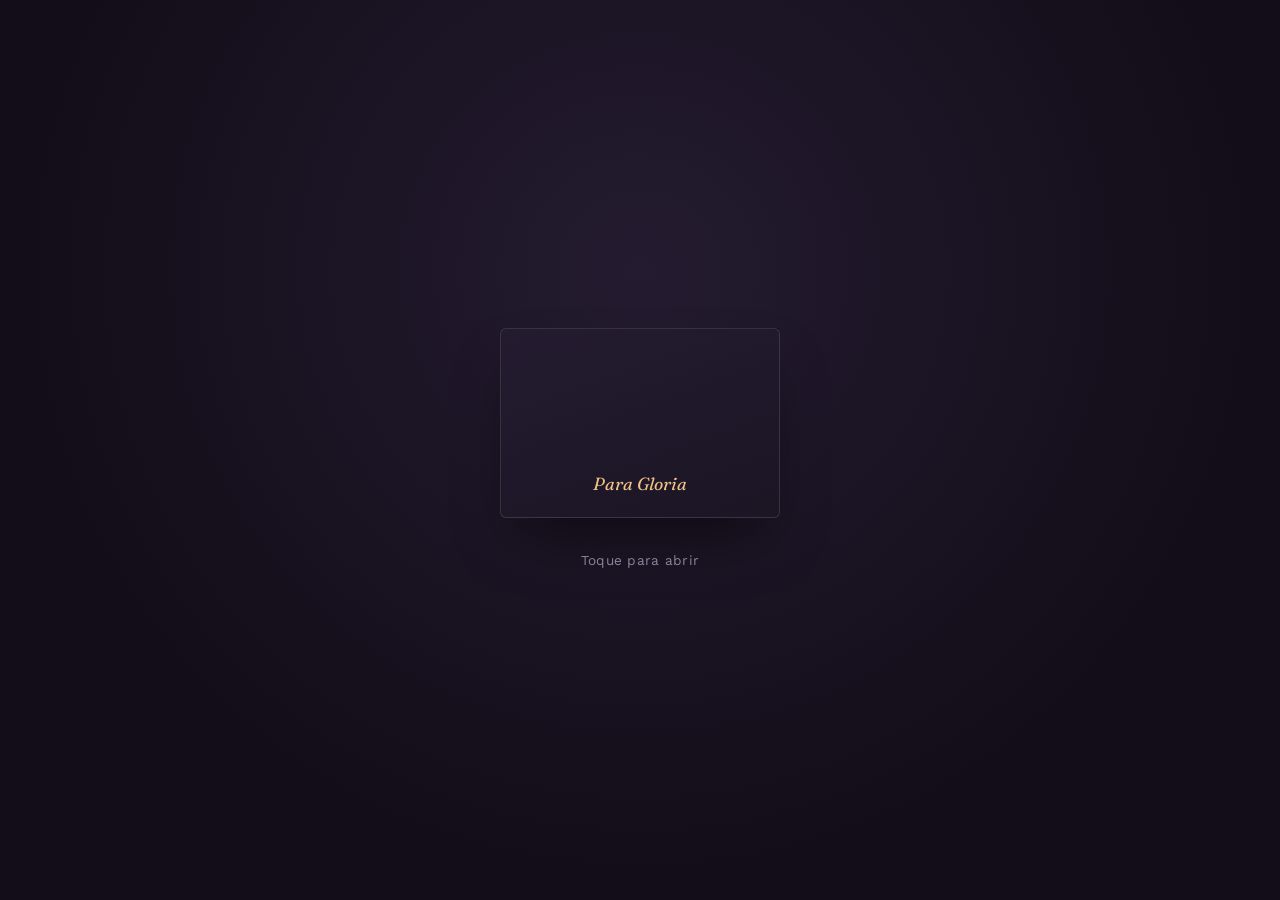
==== index.html @ cea774d2 "1050" ====
<!DOCTYPE html>
<html lang="pt-BR">
<head>
<meta charset="UTF-8">
<meta name="viewport" content="width=device-width, initial-scale=1.0">
<title>6 meses nossos</title>
<link rel="preconnect" href="https://fonts.googleapis.com">
<link href="https://fonts.googleapis.com/css2?family=Fraunces:ital,opsz,wght@0,9..144,300;0,9..144,500;0,9..144,600;1,9..144,500&family=Work+Sans:wght@300;400;500;600&display=swap" rel="stylesheet">
<link rel="stylesheet" href="style.css">
</head>
<body>

  <!-- ===================================================== -->
  <!-- TELA DE ABERTURA (envelope). Troque o texto se quiser -->
  <!-- ===================================================== -->
  <section id="envelope-screen">
    <div class="envelope" id="envelope">
      <div class="envelope-flap"></div>
      <div class="envelope-body">
        <p class="envelope-label">Para Gloria</p>
      </div>
    </div>
    <p class="envelope-hint">Toque para abrir</p>
  </section>

  <!-- ===================================================== -->
  <!-- CONTEÚDO PRINCIPAL (some escondido até abrir o envelope) -->
  <!-- ===================================================== -->
  <main id="main-content" hidden>

    <!-- HERO -->
    <section class="hero">
      <div class="hero-photo-frame">
        <img id="hero-photo" src="img/01.jpeg" alt="Foto de nós dois" onerror="this.style.display='none'; this.parentElement.classList.add('sem-foto')">
      </div>
      <p class="hero-eyebrow" id="hero-date">05 . 03 . 2026</p>
      <h1 class="hero-title" id="hero-title">Seis meses<br>com Você</h1>
      <p class="hero-subtitle" id="hero-subtitle">um site pequeno pra guardar coisas grandes.</p>
      <button class="scroll-cue" id="scroll-cue" aria-label="Rolar para a história">rolar a nossa história ↓</button>
    </section>

    <!-- LINHA DO TEMPO -->
    <section class="timeline-section">
      <h2 class="section-title">A NOSSA história até aqui</h2>
      <div class="timeline" id="timeline">
        <!-- gerado via JS a partir do array MOMENTS em script.js -->
      </div>
    </section>

    <!-- TRILHA SONORA -->
    <section class="music-section">
      <h2 class="section-title">A NOSSA trilha sonora</h2>
      <p class="music-intro" id="music-intro">as músicas que marcaram esses seis meses. dá o play.</p>
      <ul class="playlist" id="playlist">
        <!-- gerado via JS a partir do array SONGS em script.js -->
      </ul>
    </section>

    <!-- CARTA -->
    <section class="letter-section">
      <h2 class="section-title">Uma Carta</h2>
      <article class="letter" id="letter">
        <!-- gerado via JS a partir de LETTER_TEXT em script.js -->
      </article>
      <p class="letter-signature" id="letter-signature">com amor,</p>
    </section>

    <footer class="site-footer">
      <p id="footer-text">feito à mão para os nossos seis meses.</p>
    </footer>

  </main>

  <!-- ===================================================== -->
  <!-- PLAYER FIXO ESTILO SPOTIFY -->
  <!-- ===================================================== -->
  <div class="player-bar" id="player-bar" hidden>
    <audio id="audio" preload="metadata"></audio>

    <div class="player-track-info">
      <img id="player-cover" class="player-cover" src="" alt="Capa da música">
      <div class="player-text">
        <p class="player-song-title" id="player-song-title">selecione uma música</p>
        <p class="player-song-artist" id="player-song-artist">—</p>
      </div>
    </div>

    <div class="player-controls">
      <div class="player-buttons">
        <button id="btn-prev" class="player-btn" aria-label="Voltar">
          <svg viewBox="0 0 24 24"><path d="M6 6h2v12H6zM9.5 12l9-6v12z"/></svg>
        </button>
        <button id="btn-play" class="player-btn player-btn-main" aria-label="Tocar">
          <svg id="icon-play" viewBox="0 0 24 24"><path d="M8 5v14l11-7z"/></svg>
          <svg id="icon-pause" viewBox="0 0 24 24" hidden><path d="M6 5h4v14H6zM14 5h4v14h-4z"/></svg>
        </button>
        <button id="btn-next" class="player-btn" aria-label="Avançar">
          <svg viewBox="0 0 24 24"><path d="M16 6h2v12h-2zM4.5 6l9 6-9 6z"/></svg>
        </button>
      </div>
      <div class="player-progress-row">
        <span class="player-time" id="time-current">0:00</span>
        <input type="range" id="progress" class="player-progress" value="0" min="0" max="100" step="0.1">
        <span class="player-time" id="time-total">0:00</span>
      </div>
    </div>

    <div class="player-volume">
      <svg viewBox="0 0 24 24" class="volume-icon"><path d="M3 10v4h4l5 5V5L7 10H3zM16.5 12a4.5 4.5 0 0 0-2.5-4v8a4.5 4.5 0 0 0 2.5-4z"/></svg>
      <input type="range" id="volume" class="player-progress player-volume-range" value="80" min="0" max="100" step="1">
    </div>
  </div>

  <script src="script.js"></script>
</body>
</html>
---- style.css ----
/* =========================================================
   TOKENS
   ========================================================= */
:root {
  --bg-deep:      #120D18;
  --bg-plum:      #1B1524;
  --bg-plum-2:    #241B30;
  --gold:         #E8A854;
  --gold-soft:    #F0C285;
  --rose:         #D46A82;
  --cream:        #F5EFE6;
  --muted:        #9A8DA6;
  --line:         rgba(245, 239, 230, 0.12);

  --font-display: "Fraunces", Georgia, serif;
  --font-body:    "Work Sans", -apple-system, sans-serif;

  --radius: 14px;
}

* { box-sizing: border-box; }

@media (prefers-reduced-motion: reduce) {
  *, *::before, *::after {
    animation-duration: 0.001ms !important;
    animation-iteration-count: 1 !important;
    transition-duration: 0.001ms !important;
  }
}

html { scroll-behavior: smooth; }

body {
  margin: 0;
  background: var(--bg-deep);
  color: var(--cream);
  font-family: var(--font-body);
  font-weight: 400;
  line-height: 1.6;
  -webkit-font-smoothing: antialiased;
}

img { max-width: 100%; display: block; }

button {
  font-family: inherit;
  cursor: pointer;
  border: none;
  background: none;
  color: inherit;
}

.section-title {
  font-family: var(--font-display);
  font-weight: 500;
  font-size: clamp(1.6rem, 4vw, 2.2rem);
  text-align: center;
  margin: 0 0 3rem;
  color: var(--gold-soft);
}

/* =========================================================
   ENVELOPE (tela de abertura)
   ========================================================= */
#envelope-screen {
  position: fixed;
  inset: 0;
  display: flex;
  flex-direction: column;
  align-items: center;
  justify-content: center;
  gap: 2rem;
  background:
    radial-gradient(ellipse at 50% 30%, var(--bg-plum-2), var(--bg-deep) 70%);
  z-index: 100;
  transition: opacity 0.8s ease, visibility 0.8s ease;
}

#envelope-screen.hidden-envelope {
  opacity: 0;
  visibility: hidden;
  pointer-events: none;
}

.envelope {
  position: relative;
  width: min(72vw, 280px);
  height: min(50vw, 190px);
  cursor: pointer;
  transform-origin: center;
  animation: float 4s ease-in-out infinite;
}

@keyframes float {
  0%, 100% { transform: translateY(0); }
  50% { transform: translateY(-8px); }
}

.envelope-body {
  position: absolute;
  inset: 0;
  background: linear-gradient(160deg, var(--bg-plum-2), var(--bg-plum));
  border: 1px solid var(--line);
  border-radius: 6px;
  display: flex;
  align-items: flex-end;
  justify-content: center;
  padding-bottom: 1.2rem;
  box-shadow: 0 30px 60px -20px rgba(0,0,0,0.6);
}

.envelope-label {
  font-family: var(--font-display);
  font-style: italic;
  font-size: 1.1rem;
  color: var(--gold-soft);
  margin: 0;
}

.envelope-flap {
  position: absolute;
  top: 0; left: 0; right: 0;
  height: 55%;
  background: linear-gradient(160deg, var(--bg-plum), var(--bg-deep));
  clip-path: polygon(0 0, 100% 0, 50% 100%);
  border-bottom: 1px solid var(--line);
  transform-origin: top center;
  transition: transform 0.6s cubic-bezier(.5,0,.3,1);
}

.envelope.open .envelope-flap {
  transform: rotateX(180deg);
}

.envelope-hint {
  font-size: 0.85rem;
  letter-spacing: 0.02em;
  color: var(--muted);
  margin: 0;
}

/* =========================================================
   HERO
   ========================================================= */
.hero {
  min-height: 100svh;
  display: flex;
  flex-direction: column;
  align-items: center;
  justify-content: center;
  text-align: center;
  padding: 6rem 1.5rem 4rem;
  background:
    radial-gradient(ellipse 60% 50% at 50% 0%, var(--bg-plum-2), transparent),
    var(--bg-deep);
}

.hero-photo-frame {
  width: min(60vw, 220px);
  height: min(60vw, 220px);
  border-radius: 50%;
  overflow: hidden;
  border: 2px solid var(--gold);
  margin-bottom: 2rem;
  box-shadow: 0 0 0 8px rgba(232, 168, 84, 0.08);
}

.hero-photo-frame img { width: 100%; height: 100%; object-fit: cover; }

.hero-photo-frame.sem-foto {
  display: flex;
  align-items: center;
  justify-content: center;
  background: var(--bg-plum-2);
}
.hero-photo-frame.sem-foto::after {
  content: "sua foto aqui";
  font-size: 0.8rem;
  color: var(--muted);
}

.hero-eyebrow {
  font-size: 0.8rem;
  letter-spacing: 0.08em;
  color: var(--rose);
  margin: 0 0 0.8rem;
}

.hero-title {
  font-family: var(--font-display);
  font-weight: 500;
  font-size: clamp(2.4rem, 8vw, 4rem);
  line-height: 1.05;
  margin: 0 0 1.2rem;
  color: var(--cream);
}

.hero-subtitle {
  max-width: 32ch;
  color: var(--muted);
  font-size: 1.05rem;
  margin: 0 0 3rem;
}

.scroll-cue {
  font-size: 0.85rem;
  color: var(--gold-soft);
  border: 1px solid var(--line);
  padding: 0.7rem 1.3rem;
  border-radius: 100px;
  transition: border-color 0.25s ease, transform 0.25s ease;
}
.scroll-cue:hover { border-color: var(--gold); transform: translateY(2px); }
.scroll-cue:focus-visible { outline: 2px solid var(--gold); outline-offset: 3px; }

/* =========================================================
   TIMELINE
   ========================================================= */
.timeline-section {
  padding: 6rem 1.5rem;
  max-width: 720px;
  margin: 0 auto;
}

.timeline {
  position: relative;
  padding-left: 2rem;
  border-left: 1px solid var(--line);
}

.timeline-item {
  position: relative;
  padding-bottom: 3.5rem;
}
.timeline-item:last-child { padding-bottom: 0; }

.timeline-item::before {
  content: "";
  position: absolute;
  left: -2.44rem;
  top: 0.35rem;
  width: 10px;
  height: 10px;
  border-radius: 50%;
  background: var(--gold);
  box-shadow: 0 0 0 4px var(--bg-deep);
}

.timeline-date {
  font-size: 0.78rem;
  letter-spacing: 0.06em;
  color: var(--rose);
  margin: 0 0 0.4rem;
}

.timeline-title {
  font-family: var(--font-display);
  font-size: 1.4rem;
  font-weight: 500;
  margin: 0 0 0.6rem;
  color: var(--cream);
}

.timeline-text {
  color: var(--muted);
  margin: 0 0 1rem;
  max-width: 56ch;
}

.timeline-image {
  border-radius: var(--radius);
  overflow: hidden;
  max-width: 340px;
  border: 1px solid var(--line);
}

/* =========================================================
   MUSIC SECTION / PLAYLIST
   ========================================================= */
.music-section {
  padding: 5rem 1.5rem 8rem;
  max-width: 640px;
  margin: 0 auto;
  text-align: center;
}

.music-intro {
  color: var(--muted);
  margin: -1.6rem 0 2.5rem;
}

.playlist {
  list-style: none;
  margin: 0;
  padding: 0;
  border-top: 1px solid var(--line);
}

.playlist-item {
  display: flex;
  align-items: center;
  gap: 1rem;
  padding: 0.9rem 0.6rem;
  border-bottom: 1px solid var(--line);
  text-align: left;
  border-radius: 8px;
  transition: background 0.2s ease;
}

.playlist-item:hover { background: rgba(245,239,230,0.04); }

.playlist-item.active {
  background: rgba(232, 168, 84, 0.08);
}

.playlist-item-btn {
  display: flex;
  align-items: center;
  gap: 1rem;
  width: 100%;
  text-align: left;
}

.playlist-cover {
  width: 46px;
  height: 46px;
  border-radius: 6px;
  object-fit: cover;
  flex-shrink: 0;
  background: var(--bg-plum-2);
}

.playlist-info { flex: 1; min-width: 0; }

.playlist-song-title {
  margin: 0;
  font-size: 0.95rem;
  color: var(--cream);
  white-space: nowrap;
  overflow: hidden;
  text-overflow: ellipsis;
}

.playlist-song-artist {
  margin: 0.15rem 0 0;
  font-size: 0.8rem;
  color: var(--muted);
}

.playlist-index {
  font-size: 0.8rem;
  color: var(--muted);
  width: 1.4rem;
  text-align: center;
  flex-shrink: 0;
}

.playlist-item.active .playlist-index { color: var(--gold); }

/* =========================================================
   LETTER
   ========================================================= */
.letter-section {
  padding: 5rem 1.5rem 8rem;
  max-width: 560px;
  margin: 0 auto;
  text-align: center;
}

.letter {
  font-family: var(--font-display);
  font-size: clamp(1.1rem, 2.6vw, 1.3rem);
  font-style: italic;
  line-height: 1.85;
  color: var(--cream);
  text-align: left;
}

.letter p { margin: 0 0 1.4rem; }

.letter-signature {
  margin-top: 2rem;
  color: var(--rose);
  font-family: var(--font-display);
  font-style: italic;
}

/* =========================================================
   FOOTER
   ========================================================= */
.site-footer {
  text-align: center;
  padding: 3rem 1.5rem 10rem;
  color: var(--muted);
  font-size: 0.85rem;
}

/* =========================================================
   PLAYER BAR (fixo, estilo Spotify)
   ========================================================= */
.player-bar {
  position: fixed;
  left: 0; right: 0; bottom: 0;
  z-index: 50;
  display: grid;
  grid-template-columns: minmax(140px, 1fr) minmax(0, 2fr) auto;
  align-items: center;
  gap: 1.5rem;
  padding: 0.7rem 1.5rem;
  background: rgba(18, 13, 24, 0.85);
  backdrop-filter: blur(16px);
  -webkit-backdrop-filter: blur(16px);
  border-top: 1px solid var(--line);
}

.player-track-info {
  display: flex;
  align-items: center;
  gap: 0.8rem;
  min-width: 0;
}

.player-cover {
  width: 48px;
  height: 48px;
  border-radius: 6px;
  object-fit: cover;
  background: var(--bg-plum-2);
  flex-shrink: 0;
}

.player-text { min-width: 0; }

.player-song-title {
  margin: 0;
  font-size: 0.88rem;
  color: var(--cream);
  white-space: nowrap;
  overflow: hidden;
  text-overflow: ellipsis;
}

.player-song-artist {
  margin: 0.15rem 0 0;
  font-size: 0.78rem;
  color: var(--muted);
  white-space: nowrap;
  overflow: hidden;
  text-overflow: ellipsis;
}

.player-controls {
  display: flex;
  flex-direction: column;
  align-items: center;
  gap: 0.35rem;
}

.player-buttons {
  display: flex;
  align-items: center;
  gap: 1.1rem;
}

.player-btn svg {
  width: 20px;
  height: 20px;
  fill: var(--muted);
  transition: fill 0.2s ease, transform 0.2s ease;
}

.player-btn:hover svg { fill: var(--cream); }
.player-btn:focus-visible { outline: 2px solid var(--gold); outline-offset: 3px; border-radius: 50%; }

.player-btn-main {
  width: 36px;
  height: 36px;
  border-radius: 50%;
  background: var(--gold);
  display: flex;
  align-items: center;
  justify-content: center;
}
.player-btn-main svg { fill: var(--bg-deep); width: 18px; height: 18px; }
.player-btn-main:hover { transform: scale(1.05); }
.player-btn-main:hover svg { fill: var(--bg-deep); }

.player-progress-row {
  display: flex;
  align-items: center;
  gap: 0.6rem;
  width: min(100%, 420px);
}

.player-time {
  font-size: 0.7rem;
  color: var(--muted);
  font-variant-numeric: tabular-nums;
  width: 2.4rem;
  flex-shrink: 0;
}
.player-time:last-child { text-align: right; }

.player-progress {
  -webkit-appearance: none;
  appearance: none;
  flex: 1;
  height: 4px;
  border-radius: 2px;
  background: var(--line);
  outline: none;
  cursor: pointer;
}
.player-progress::-webkit-slider-thumb {
  -webkit-appearance: none;
  width: 12px; height: 12px;
  border-radius: 50%;
  background: var(--gold);
  box-shadow: 0 0 0 3px rgba(232,168,84,0.15);
}
.player-progress::-moz-range-thumb {
  width: 12px; height: 12px;
  border: none;
  border-radius: 50%;
  background: var(--gold);
}

.player-volume {
  display: none;
  align-items: center;
  gap: 0.5rem;
  justify-self: end;
}
.volume-icon { width: 16px; height: 16px; fill: var(--muted); flex-shrink: 0; }
.player-volume-range { width: 90px; }

@media (min-width: 860px) {
  .player-volume { display: flex; }
}

@media (max-width: 640px) {
  .player-bar {
    grid-template-columns: 1fr;
    justify-items: center;
    gap: 0.4rem;
    padding: 0.6rem 1rem 0.8rem;
  }
  .player-track-info { width: 100%; }
}
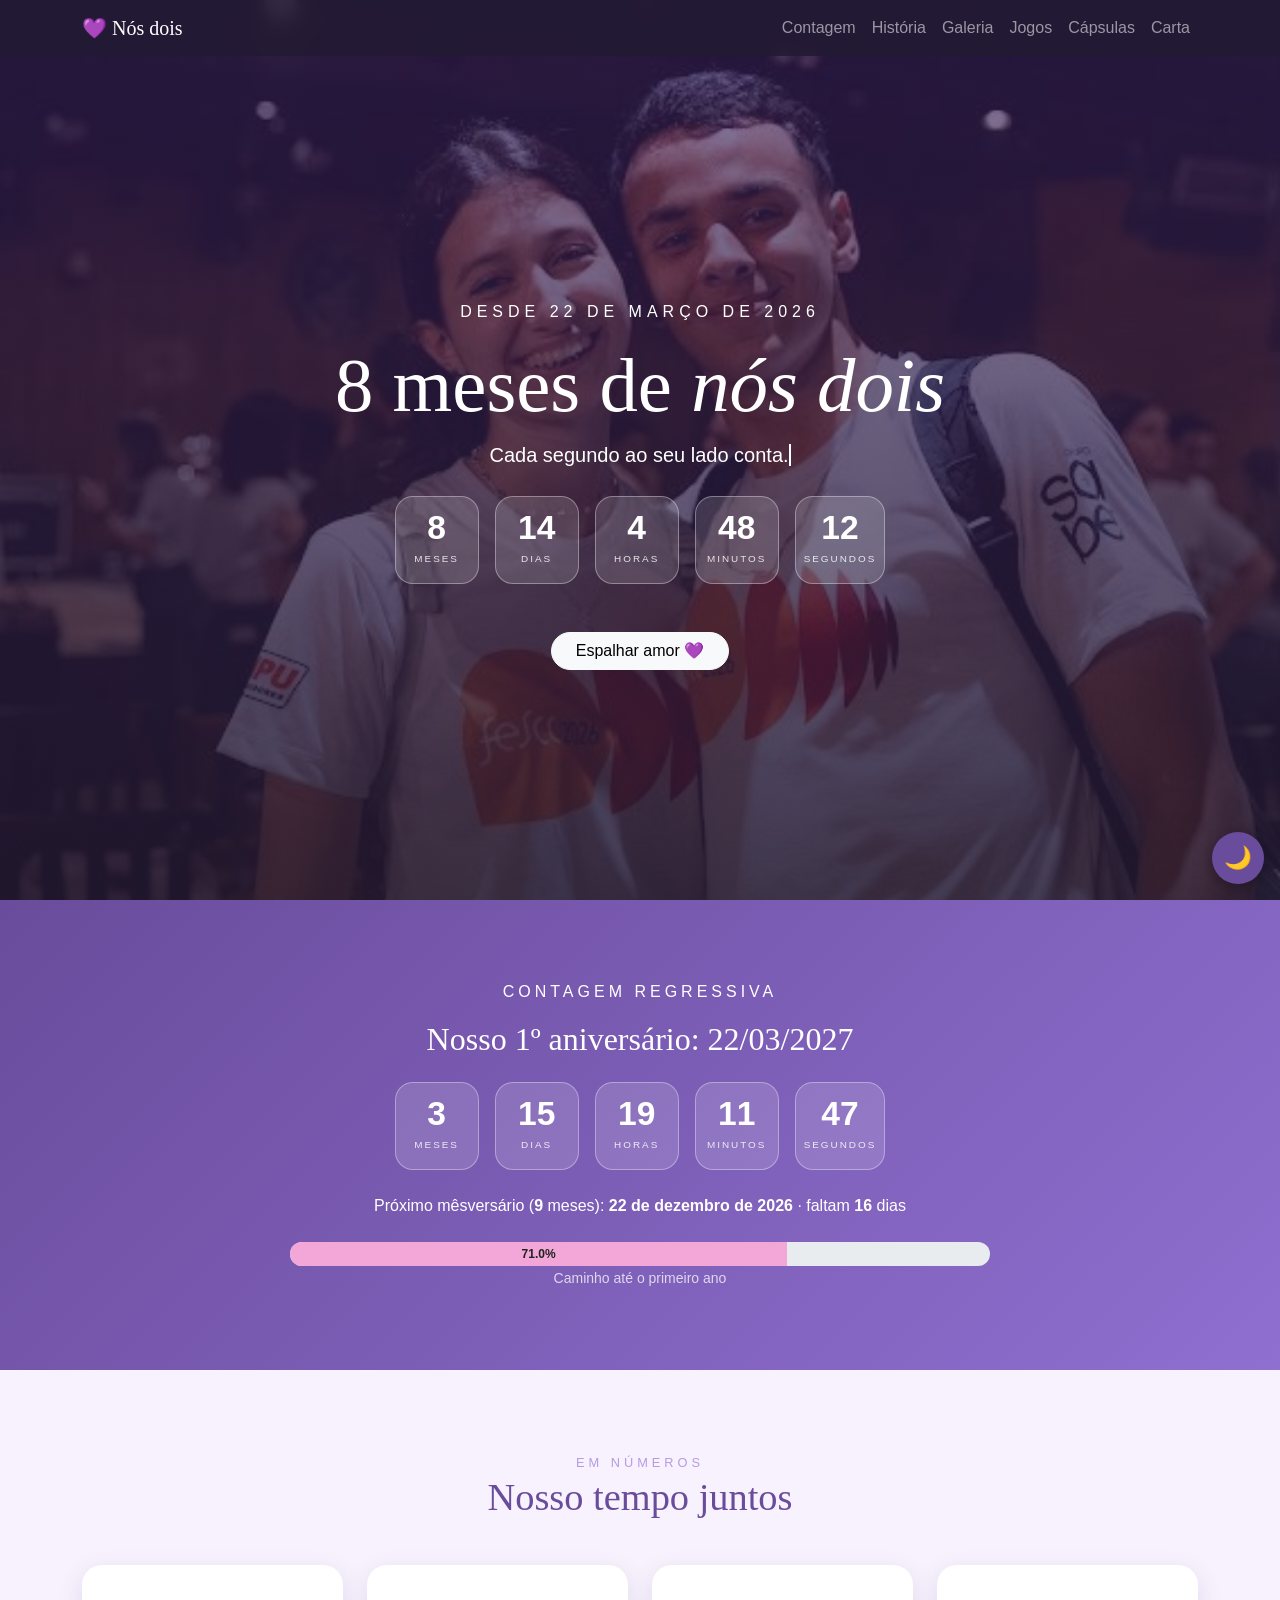
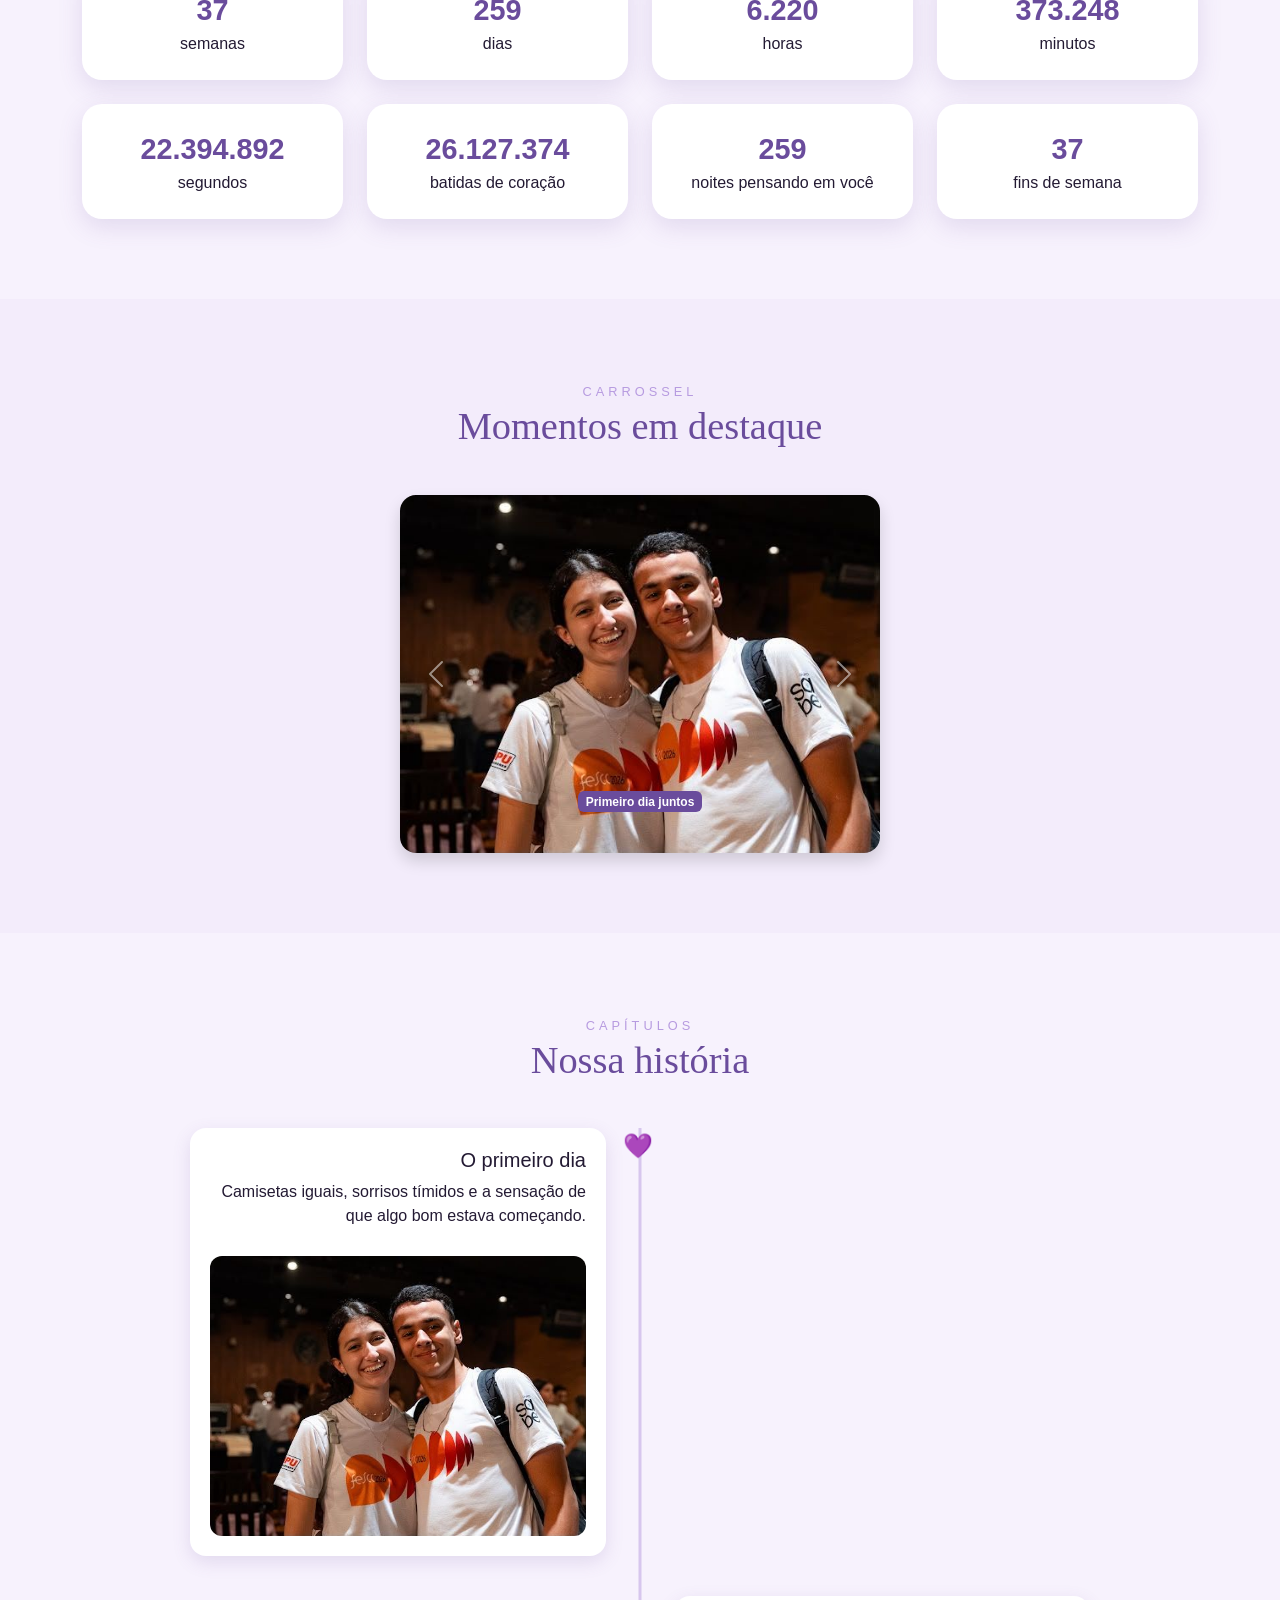
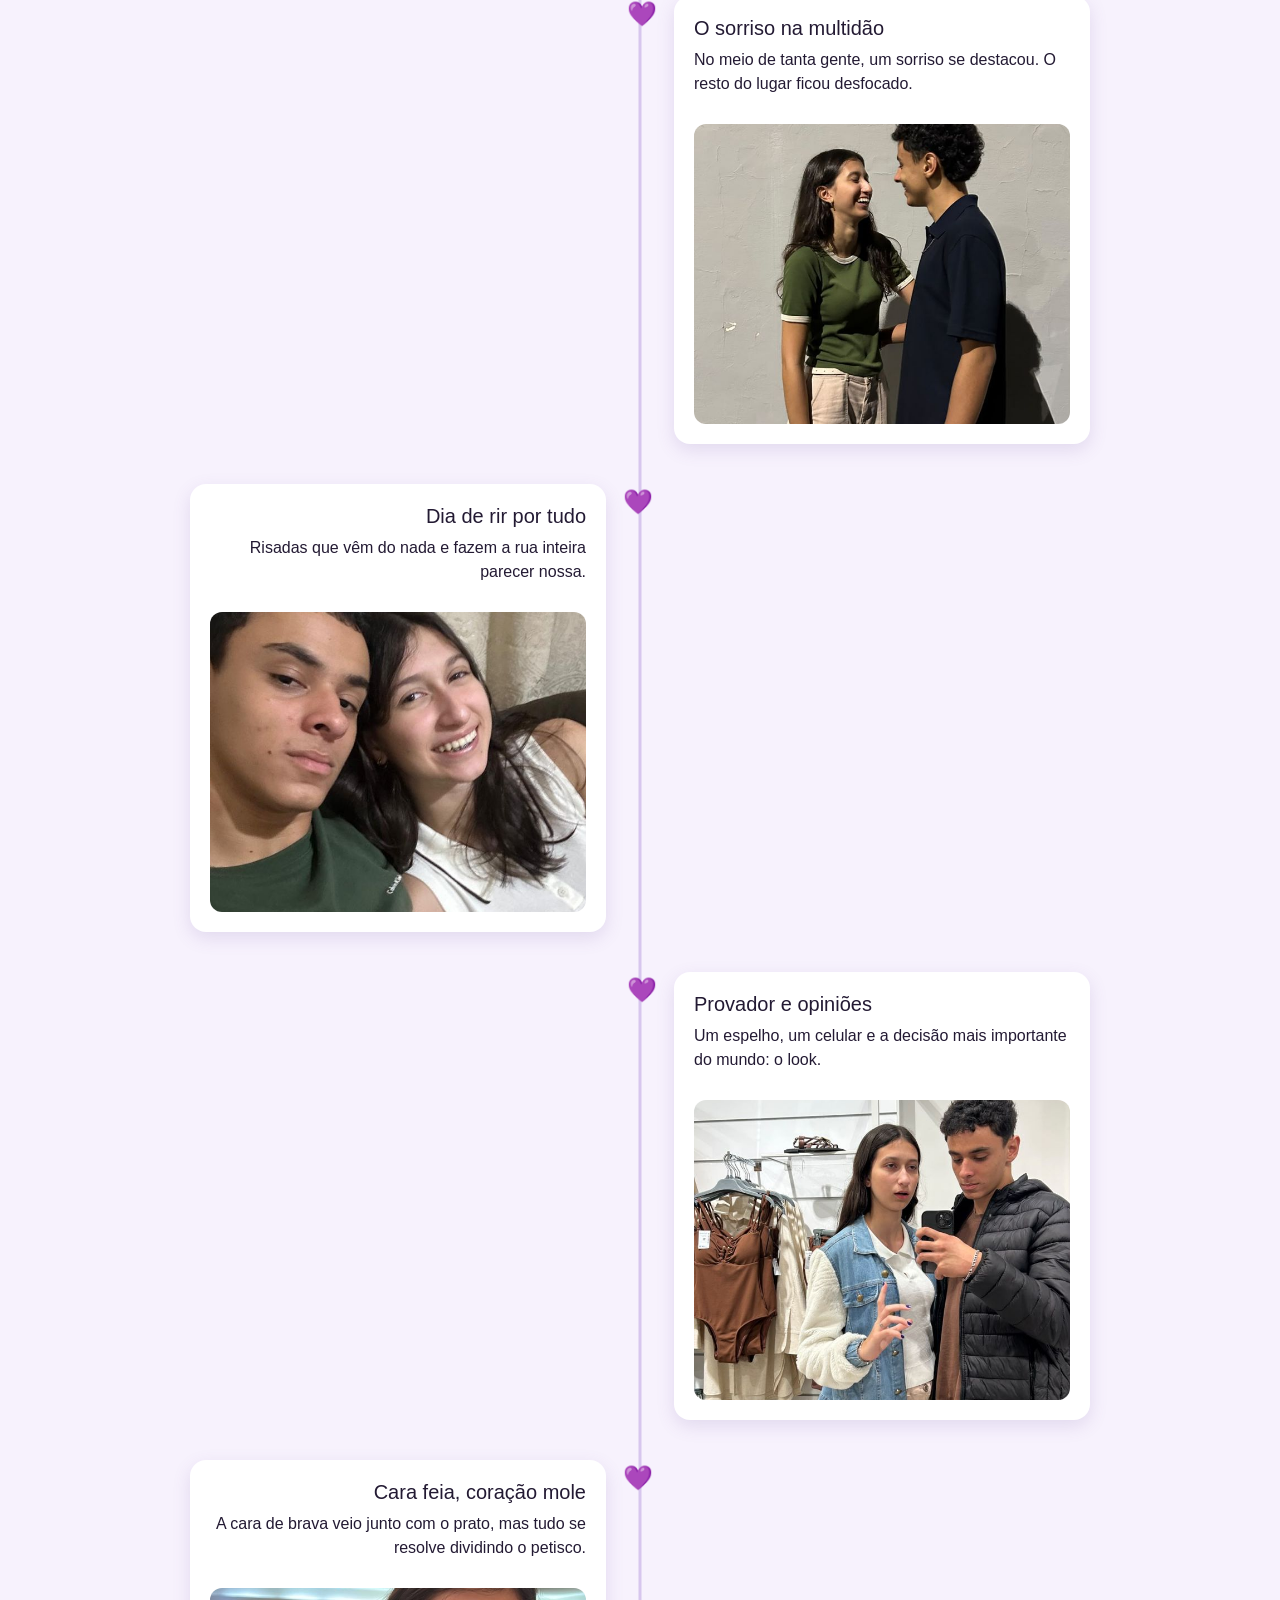
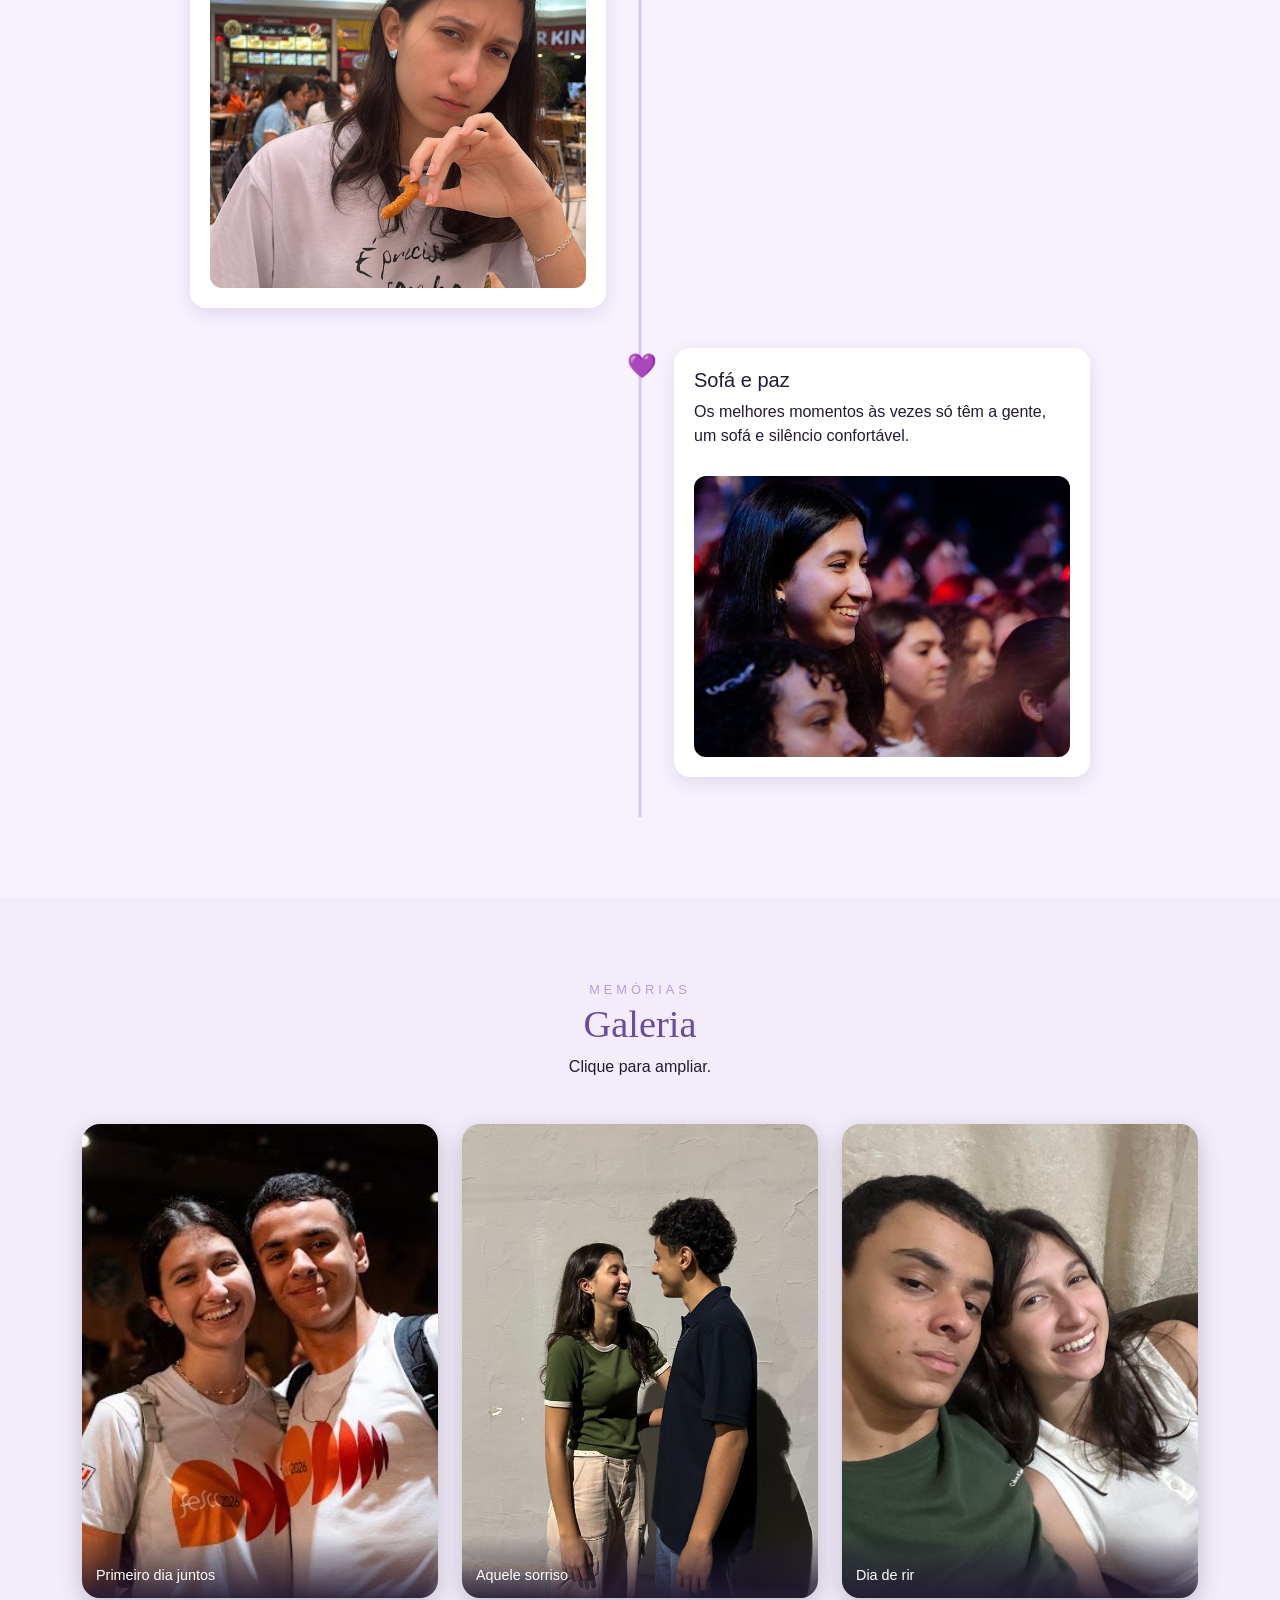
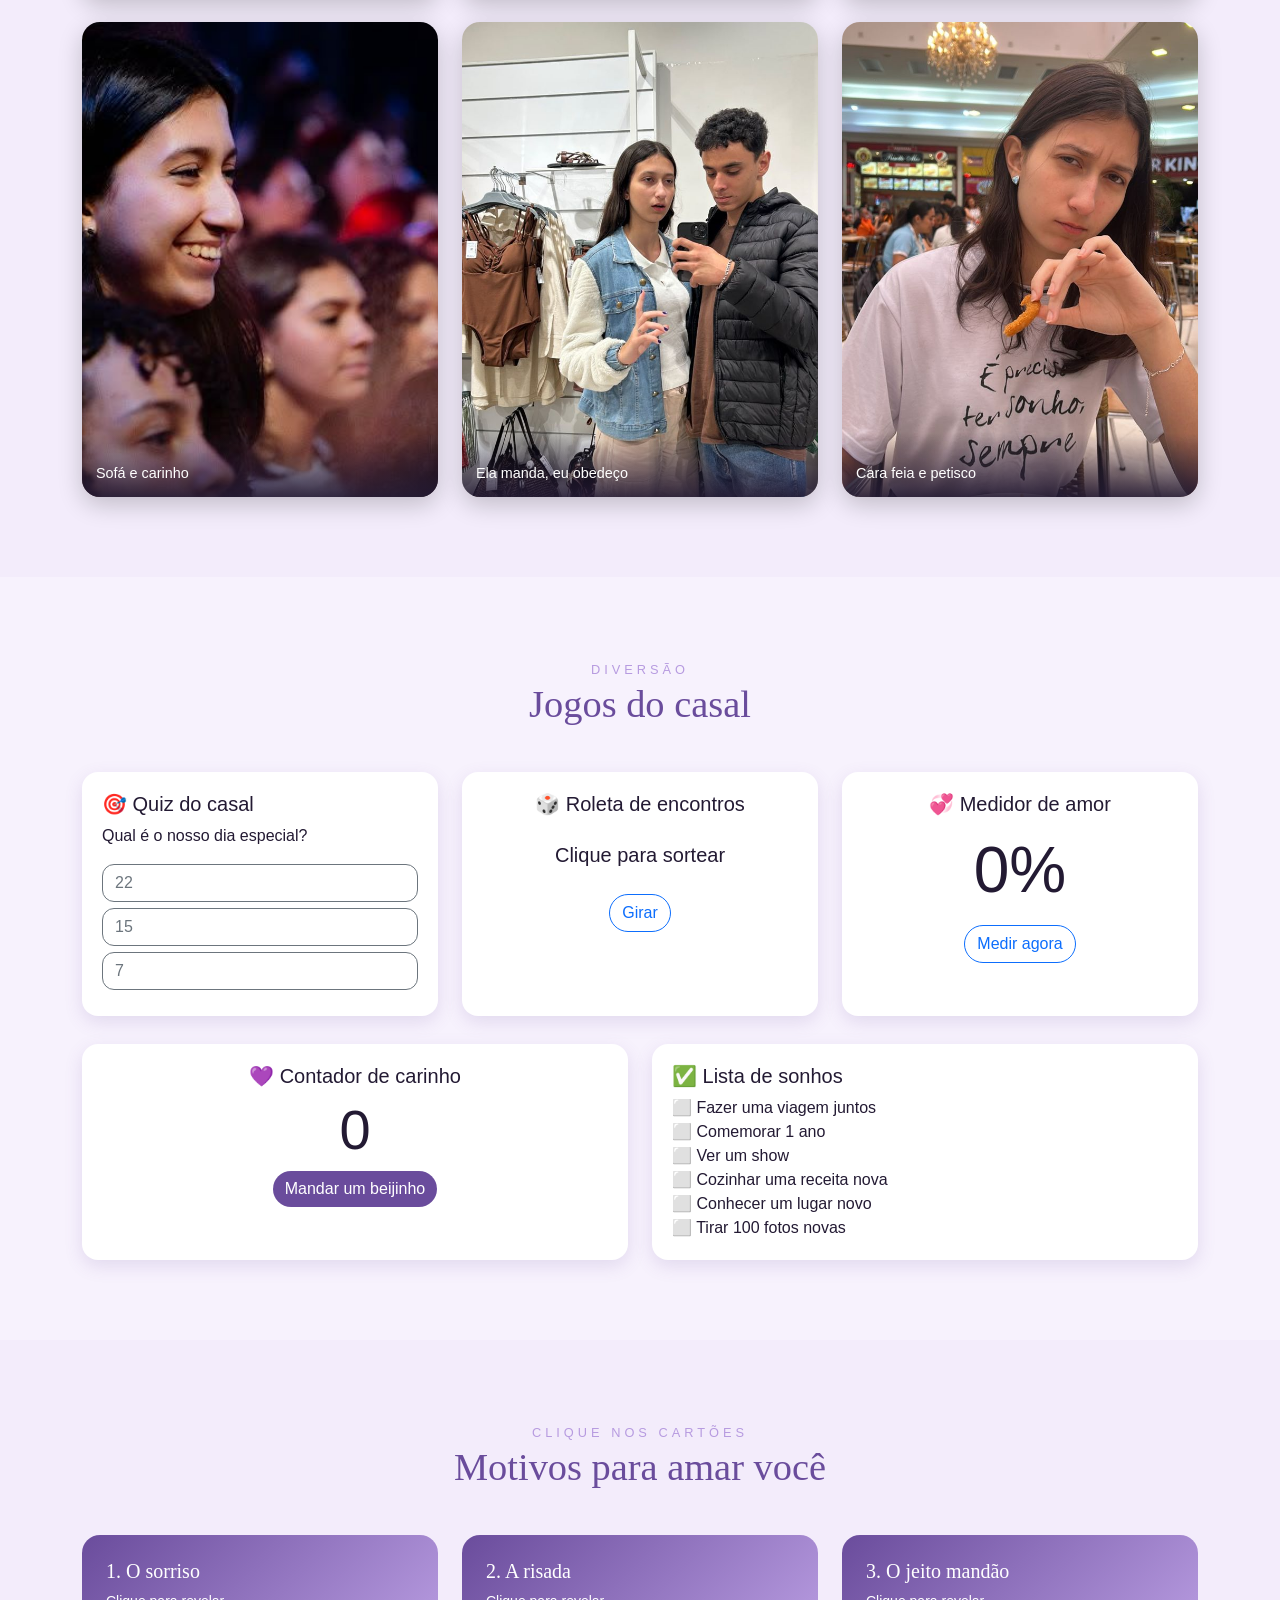
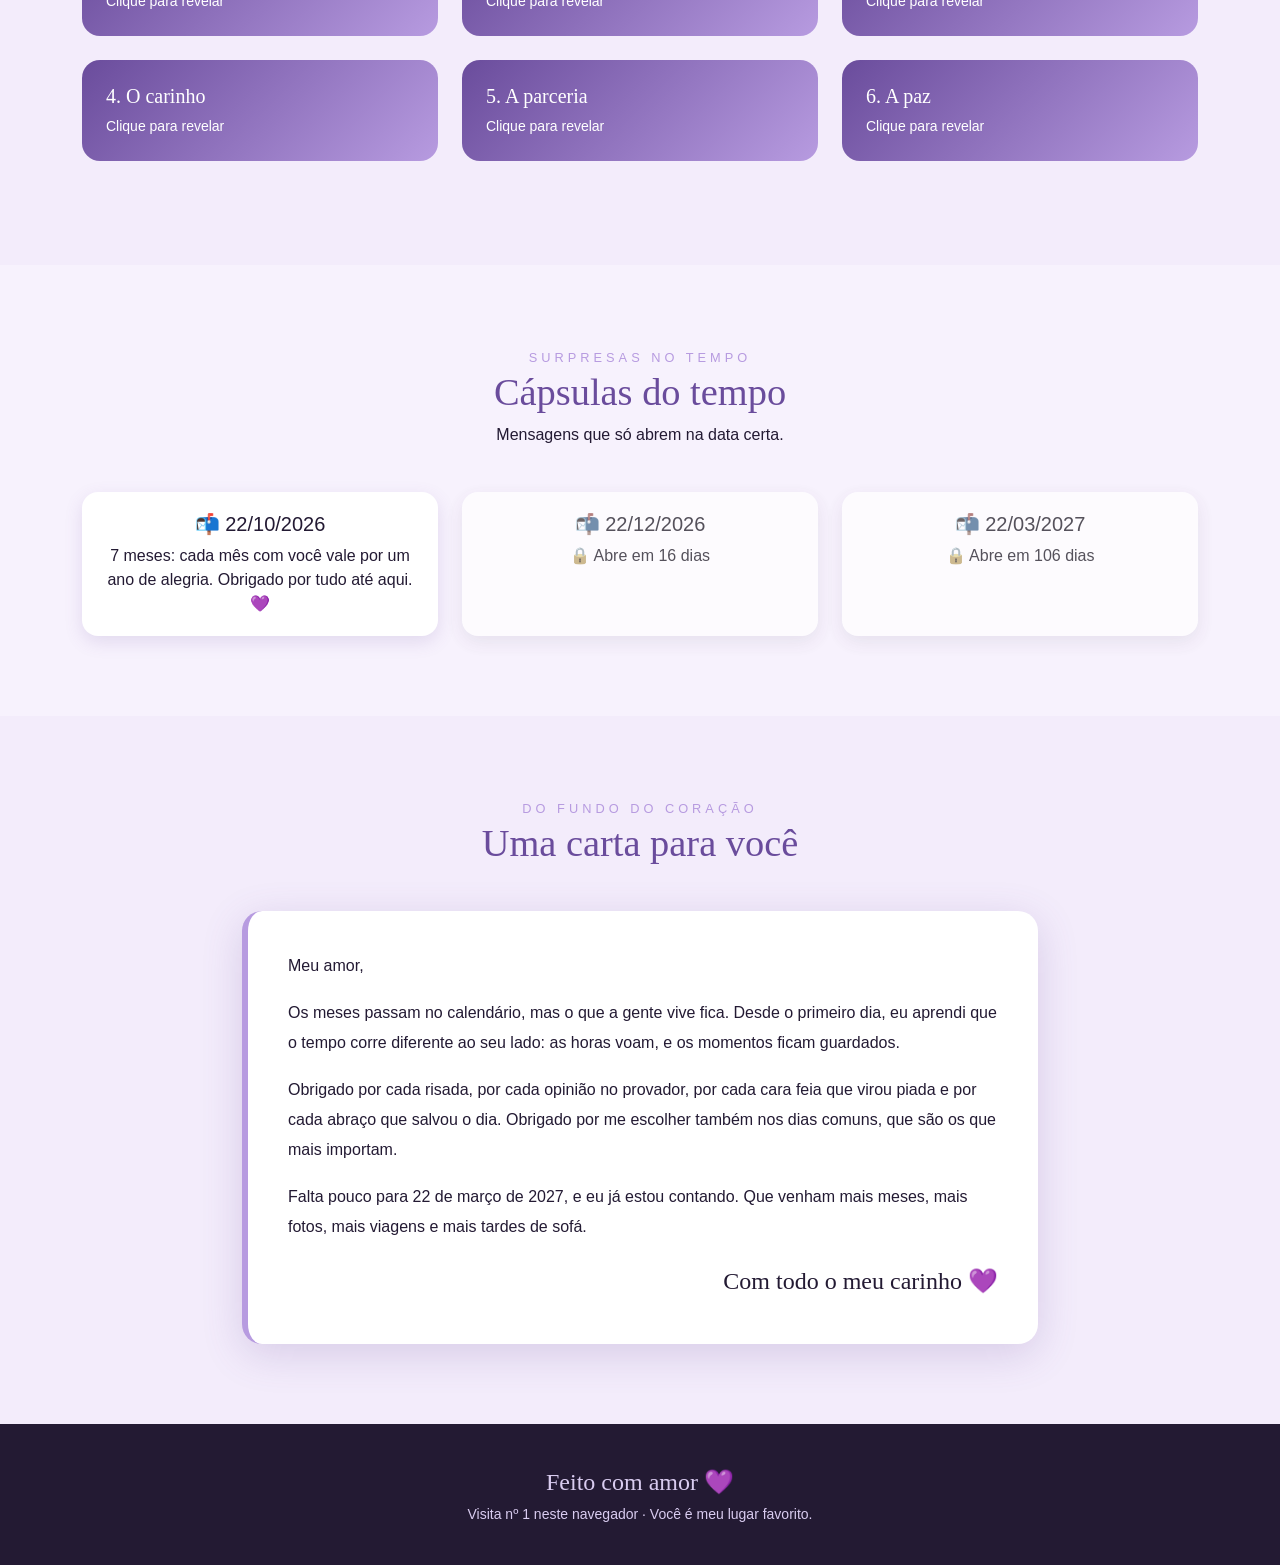
==== commit 090441e7: "23232323" ====
--- a/index.html
+++ b/index.html
@@ -2,115 +2,236 @@
 <html lang="pt-BR">
 <head>
 <meta charset="UTF-8">
-<meta name="viewport" content="width=device-width, initial-scale=1.0">
-<title>6 meses nossos</title>
-<link rel="preconnect" href="https://fonts.googleapis.com">
-<link href="https://fonts.googleapis.com/css2?family=Fraunces:ital,opsz,wght@0,9..144,300;0,9..144,500;0,9..144,600;1,9..144,500&family=Work+Sans:wght@300;400;500;600&display=swap" rel="stylesheet">
-<link rel="stylesheet" href="style.css">
+<meta name="viewport" content="width=device-width, initial-scale=1">
+<title>Nós dois 💜</title>
+<link href="https://cdn.jsdelivr.net/npm/bootstrap@5.3.3/dist/css/bootstrap.min.css" rel="stylesheet">
+<link href="https://fonts.googleapis.com/css2?family=Playfair+Display:ital,wght@0,600;1,500&family=Poppins:wght@300;400;600&display=swap" rel="stylesheet">
+<style>
+:root{--lilas:#b79be0;--roxo:#6a4c9c;--claro:#f3ecfb;--rosa:#f2a7d8;--escuro:#231a33;--bg:#f7f2fd;--card:#fff;--txt:#231a33}
+body.dark{--bg:#171021;--card:#261a3a;--txt:#efe6ff;--claro:#211733}
+html{scroll-behavior:smooth}
+body{font-family:'Poppins',sans-serif;background:var(--bg);color:var(--txt);transition:.4s}
+h1,h2,h3,.serif{font-family:'Playfair Display',serif}
+.navbar{background:rgba(35,26,51,.85);backdrop-filter:blur(8px)}
+.hero{min-height:100vh;background:linear-gradient(rgba(60,35,100,.6),rgba(35,26,51,.85)),url([data-uri]) center/cover fixed;color:#fff;display:flex;align-items:center;text-align:center;padding-top:70px}
+.hero h1{font-size:clamp(2.3rem,7vw,4.8rem)}
+.box{background:rgba(255,255,255,.14);border:1px solid rgba(255,255,255,.35);border-radius:18px;padding:14px 8px;min-width:84px}
+.box .num{font-size:2.1rem;font-weight:600;line-height:1}
+.box small{text-transform:uppercase;letter-spacing:2px;font-size:.62rem;opacity:.85}
+section{padding:80px 0}
+.titulo{text-align:center;margin-bottom:45px}
+.titulo span{color:var(--lilas);letter-spacing:4px;font-size:.8rem;text-transform:uppercase}
+.titulo h2{color:var(--roxo);font-size:2.4rem}
+body.dark .titulo h2{color:var(--lilas)}
+.stat{background:var(--card);border-radius:20px;padding:24px;text-align:center;box-shadow:0 8px 24px rgba(106,76,156,.15);height:100%;transition:.3s}
+.stat:hover{transform:translateY(-6px)}
+.stat b{display:block;font-size:1.8rem;color:var(--roxo)}
+body.dark .stat b{color:var(--lilas)}
+.foto{border-radius:18px;overflow:hidden;cursor:pointer;position:relative;box-shadow:0 8px 24px rgba(0,0,0,.2)}
+.foto img{width:100%;object-fit:cover;transition:.5s;aspect-ratio:3/4}
+.foto:hover img{transform:scale(1.08) rotate(1deg)}
+.foto .leg{position:absolute;bottom:0;left:0;right:0;padding:30px 14px 12px;color:#fff;background:linear-gradient(transparent,rgba(35,26,51,.9));font-size:.9rem}
+.linha{position:relative;max-width:900px;margin:auto}
+.linha:before{content:"";position:absolute;left:50%;top:0;bottom:0;width:3px;background:var(--lilas);opacity:.5;transform:translateX(-50%)}
+.item{position:relative;width:50%;padding:0 34px 40px 0;text-align:right}
+.item:nth-child(even){margin-left:50%;padding:0 0 40px 34px;text-align:left}
+.item:before{content:"💜";position:absolute;right:-13px;top:0;font-size:1.5rem}
+.item:nth-child(even):before{right:auto;left:-13px}
+.cartao{background:var(--card);border-radius:16px;padding:20px;box-shadow:0 6px 18px rgba(106,76,156,.15)}
+.item img{width:100%;border-radius:12px;margin-top:12px;max-height:300px;object-fit:cover}
+@media(max-width:768px){.linha:before{left:16px}.item,.item:nth-child(even){width:100%;margin-left:0;padding:0 0 30px 44px;text-align:left}.item:before,.item:nth-child(even):before{left:3px;right:auto}}
+.carta{background:var(--card);border-radius:20px;padding:40px;box-shadow:0 10px 40px rgba(106,76,156,.2);border-left:6px solid var(--lilas);line-height:1.9}
+.motivo,.roxo{background:linear-gradient(135deg,var(--roxo),var(--lilas));color:#fff;border-radius:18px;padding:24px;height:100%;cursor:pointer;transition:.3s}
+.motivo:hover{transform:rotate(-1deg) scale(1.03)}
+.faixa{background:linear-gradient(135deg,var(--roxo),#8f6fd0);color:#fff;text-align:center}
+.progress{height:24px;border-radius:20px}
+.progress-bar{background:var(--rosa);color:#222;font-weight:600}
+.coracao{position:fixed;bottom:-30px;pointer-events:none;animation:sobe linear forwards;z-index:9999}
+@keyframes sobe{to{transform:translateY(-110vh) rotate(360deg);opacity:0}}
+.reveal{opacity:0;transform:translateY(30px);transition:1s}
+.reveal.on{opacity:1;transform:none}
+.opt{display:block;width:100%;text-align:left;margin:6px 0;border-radius:12px}
+.capsula.trancada{filter:grayscale(.6);opacity:.75}
+.ck{cursor:pointer;user-select:none}
+.ck.feito{text-decoration:line-through;opacity:.6}
+#fab{position:fixed;right:16px;bottom:16px;z-index:9998;border-radius:50%;width:52px;height:52px;background:var(--roxo);color:#fff;border:0;font-size:1.4rem;box-shadow:0 4px 14px rgba(0,0,0,.3)}
+footer{background:var(--escuro);color:#d9ccf0;padding:40px 0;text-align:center}
+.cursor{border-right:2px solid #fff;animation:pisca 1s infinite}@keyframes pisca{50%{border-color:transparent}}
+</style>
 </head>
 <body>
-
-  <!-- ===================================================== -->
-  <!-- TELA DE ABERTURA (envelope). Troque o texto se quiser -->
-  <!-- ===================================================== -->
-  <section id="envelope-screen">
-    <div class="envelope" id="envelope">
-      <div class="envelope-flap"></div>
-      <div class="envelope-body">
-        <p class="envelope-label">Para Gloria</p>
-      </div>
-    </div>
-    <p class="envelope-hint">Toque para abrir</p>
-  </section>
-
-  <!-- ===================================================== -->
-  <!-- CONTEÚDO PRINCIPAL (some escondido até abrir o envelope) -->
-  <!-- ===================================================== -->
-  <main id="main-content" hidden>
-
-    <!-- HERO -->
-    <section class="hero">
-      <div class="hero-photo-frame">
-        <img id="hero-photo" src="img/01.jpeg" alt="Foto de nós dois" onerror="this.style.display='none'; this.parentElement.classList.add('sem-foto')">
-      </div>
-      <p class="hero-eyebrow" id="hero-date">05 . 03 . 2026</p>
-      <h1 class="hero-title" id="hero-title">Seis meses<br>com Você</h1>
-      <p class="hero-subtitle" id="hero-subtitle">um site pequeno pra guardar coisas grandes.</p>
-      <button class="scroll-cue" id="scroll-cue" aria-label="Rolar para a história">rolar a nossa história ↓</button>
-    </section>
-
-    <!-- LINHA DO TEMPO -->
-    <section class="timeline-section">
-      <h2 class="section-title">A NOSSA história até aqui</h2>
-      <div class="timeline" id="timeline">
-        <!-- gerado via JS a partir do array MOMENTS em script.js -->
-      </div>
-    </section>
-
-    <!-- TRILHA SONORA -->
-    <section class="music-section">
-      <h2 class="section-title">A NOSSA trilha sonora</h2>
-      <p class="music-intro" id="music-intro">as músicas que marcaram esses seis meses. dá o play.</p>
-      <ul class="playlist" id="playlist">
-        <!-- gerado via JS a partir do array SONGS em script.js -->
-      </ul>
-    </section>
-
-    <!-- CARTA -->
-    <section class="letter-section">
-      <h2 class="section-title">Uma Carta</h2>
-      <article class="letter" id="letter">
-        <!-- gerado via JS a partir de LETTER_TEXT em script.js -->
-      </article>
-      <p class="letter-signature" id="letter-signature">com amor,</p>
-    </section>
-
-    <footer class="site-footer">
-      <p id="footer-text">feito à mão para os nossos seis meses.</p>
-    </footer>
-
-  </main>
-
-  <!-- ===================================================== -->
-  <!-- PLAYER FIXO ESTILO SPOTIFY -->
-  <!-- ===================================================== -->
-  <div class="player-bar" id="player-bar" hidden>
-    <audio id="audio" preload="metadata"></audio>
-
-    <div class="player-track-info">
-      <img id="player-cover" class="player-cover" src="" alt="Capa da música">
-      <div class="player-text">
-        <p class="player-song-title" id="player-song-title">selecione uma música</p>
-        <p class="player-song-artist" id="player-song-artist">—</p>
-      </div>
-    </div>
-
-    <div class="player-controls">
-      <div class="player-buttons">
-        <button id="btn-prev" class="player-btn" aria-label="Voltar">
-          <svg viewBox="0 0 24 24"><path d="M6 6h2v12H6zM9.5 12l9-6v12z"/></svg>
-        </button>
-        <button id="btn-play" class="player-btn player-btn-main" aria-label="Tocar">
-          <svg id="icon-play" viewBox="0 0 24 24"><path d="M8 5v14l11-7z"/></svg>
-          <svg id="icon-pause" viewBox="0 0 24 24" hidden><path d="M6 5h4v14H6zM14 5h4v14h-4z"/></svg>
-        </button>
-        <button id="btn-next" class="player-btn" aria-label="Avançar">
-          <svg viewBox="0 0 24 24"><path d="M16 6h2v12h-2zM4.5 6l9 6-9 6z"/></svg>
-        </button>
-      </div>
-      <div class="player-progress-row">
-        <span class="player-time" id="time-current">0:00</span>
-        <input type="range" id="progress" class="player-progress" value="0" min="0" max="100" step="0.1">
-        <span class="player-time" id="time-total">0:00</span>
-      </div>
-    </div>
-
-    <div class="player-volume">
-      <svg viewBox="0 0 24 24" class="volume-icon"><path d="M3 10v4h4l5 5V5L7 10H3zM16.5 12a4.5 4.5 0 0 0-2.5-4v8a4.5 4.5 0 0 0 2.5-4z"/></svg>
-      <input type="range" id="volume" class="player-progress player-volume-range" value="80" min="0" max="100" step="1">
-    </div>
-  </div>
-
-  <script src="script.js"></script>
+<button id="fab" onclick="document.body.classList.toggle('dark')" title="Modo escuro">🌙</button>
+
+<nav class="navbar navbar-expand-lg navbar-dark fixed-top"><div class="container">
+ <a class="navbar-brand serif" href="#inicio">💜 Nós dois</a>
+ <button class="navbar-toggler" data-bs-toggle="collapse" data-bs-target="#menu"><span class="navbar-toggler-icon"></span></button>
+ <div class="collapse navbar-collapse" id="menu"><ul class="navbar-nav ms-auto">
+  <li class="nav-item"><a class="nav-link" href="#contagem">Contagem</a></li>
+  <li class="nav-item"><a class="nav-link" href="#historia">História</a></li>
+  <li class="nav-item"><a class="nav-link" href="#galeria">Galeria</a></li>
+  <li class="nav-item"><a class="nav-link" href="#jogos">Jogos</a></li>
+  <li class="nav-item"><a class="nav-link" href="#capsulas">Cápsulas</a></li>
+  <li class="nav-item"><a class="nav-link" href="#carta">Carta</a></li>
+ </ul></div>
+</div></nav>
+
+<header class="hero" id="inicio"><div class="container">
+ <p class="text-uppercase" style="letter-spacing:5px">Desde 22 de março de 2026</p>
+ <h1><span id="tituloMeses">6</span> meses de <em>nós dois</em></h1>
+ <p class="lead mb-4" style="min-height:32px"><span id="typed"></span><span class="cursor"></span></p>
+ <div class="d-flex flex-wrap justify-content-center gap-3">
+  <div class="box"><div class="num" id="c-meses">0</div><small>meses</small></div>
+  <div class="box"><div class="num" id="c-dias">0</div><small>dias</small></div>
+  <div class="box"><div class="num" id="c-horas">0</div><small>horas</small></div>
+  <div class="box"><div class="num" id="c-min">0</div><small>minutos</small></div>
+  <div class="box"><div class="num" id="c-seg">0</div><small>segundos</small></div>
+ </div>
+ <button class="btn btn-light rounded-pill mt-5 px-4" onclick="chuva(35)">Espalhar amor 💜</button>
+</div></header>
+
+<section id="contagem" class="faixa"><div class="container">
+ <p class="text-uppercase" style="letter-spacing:4px">Contagem regressiva</p>
+ <h2 class="serif mb-4">Nosso 1º aniversário: 22/03/2027</h2>
+ <div class="d-flex flex-wrap justify-content-center gap-3">
+  <div class="box"><div class="num" id="a-meses">0</div><small>meses</small></div>
+  <div class="box"><div class="num" id="a-dias">0</div><small>dias</small></div>
+  <div class="box"><div class="num" id="a-horas">0</div><small>horas</small></div>
+  <div class="box"><div class="num" id="a-min">0</div><small>minutos</small></div>
+  <div class="box"><div class="num" id="a-seg">0</div><small>segundos</small></div>
+ </div>
+ <p class="mt-4 mb-1">Próximo mêsversário (<b id="prox-n"></b> meses): <b id="prox-d"></b> · faltam <b id="prox-f"></b> dias</p>
+ <div class="progress mt-4 mx-auto" style="max-width:700px"><div class="progress-bar" id="barra"></div></div>
+ <small class="opacity-75">Caminho até o primeiro ano</small>
+</div></section>
+
+<section><div class="container">
+ <div class="titulo"><span>Em números</span><h2>Nosso tempo juntos</h2></div>
+ <div class="row g-4">
+  <div class="col-6 col-md-3"><div class="stat"><b id="t-semanas">0</b>semanas</div></div>
+  <div class="col-6 col-md-3"><div class="stat"><b id="t-dias">0</b>dias</div></div>
+  <div class="col-6 col-md-3"><div class="stat"><b id="t-horas">0</b>horas</div></div>
+  <div class="col-6 col-md-3"><div class="stat"><b id="t-min">0</b>minutos</div></div>
+  <div class="col-6 col-md-3"><div class="stat"><b id="t-seg">0</b>segundos</div></div>
+  <div class="col-6 col-md-3"><div class="stat"><b id="t-bat">0</b>batidas de coração</div></div>
+  <div class="col-6 col-md-3"><div class="stat"><b id="t-sono">0</b>noites pensando em você</div></div>
+  <div class="col-6 col-md-3"><div class="stat"><b id="t-fds">0</b>fins de semana</div></div>
+ </div>
+</div></section>
+
+<section style="background:var(--claro)"><div class="container">
+ <div class="titulo"><span>Carrossel</span><h2>Momentos em destaque</h2></div>
+ <div id="car" class="carousel slide mx-auto" data-bs-ride="carousel" style="max-width:480px"><div class="carousel-inner rounded-4 shadow" id="carInner"></div>
+  <button class="carousel-control-prev" data-bs-target="#car" data-bs-slide="prev"><span class="carousel-control-prev-icon"></span></button>
+  <button class="carousel-control-next" data-bs-target="#car" data-bs-slide="next"><span class="carousel-control-next-icon"></span></button></div>
+</div></section>
+
+<section id="historia"><div class="container">
+ <div class="titulo"><span>Capítulos</span><h2>Nossa história</h2></div>
+ <div class="linha">
+  <div class="item reveal"><div class="cartao"><h5>O primeiro dia</h5><p>Camisetas iguais, sorrisos tímidos e a sensação de que algo bom estava começando.</p><img src="[data-uri]" alt=""></div></div>
+  <div class="item reveal"><div class="cartao"><h5>O sorriso na multidão</h5><p>No meio de tanta gente, um sorriso se destacou. O resto do lugar ficou desfocado.</p><img src="[data-uri]" alt=""></div></div>
+  <div class="item reveal"><div class="cartao"><h5>Dia de rir por tudo</h5><p>Risadas que vêm do nada e fazem a rua inteira parecer nossa.</p><img src="[data-uri]